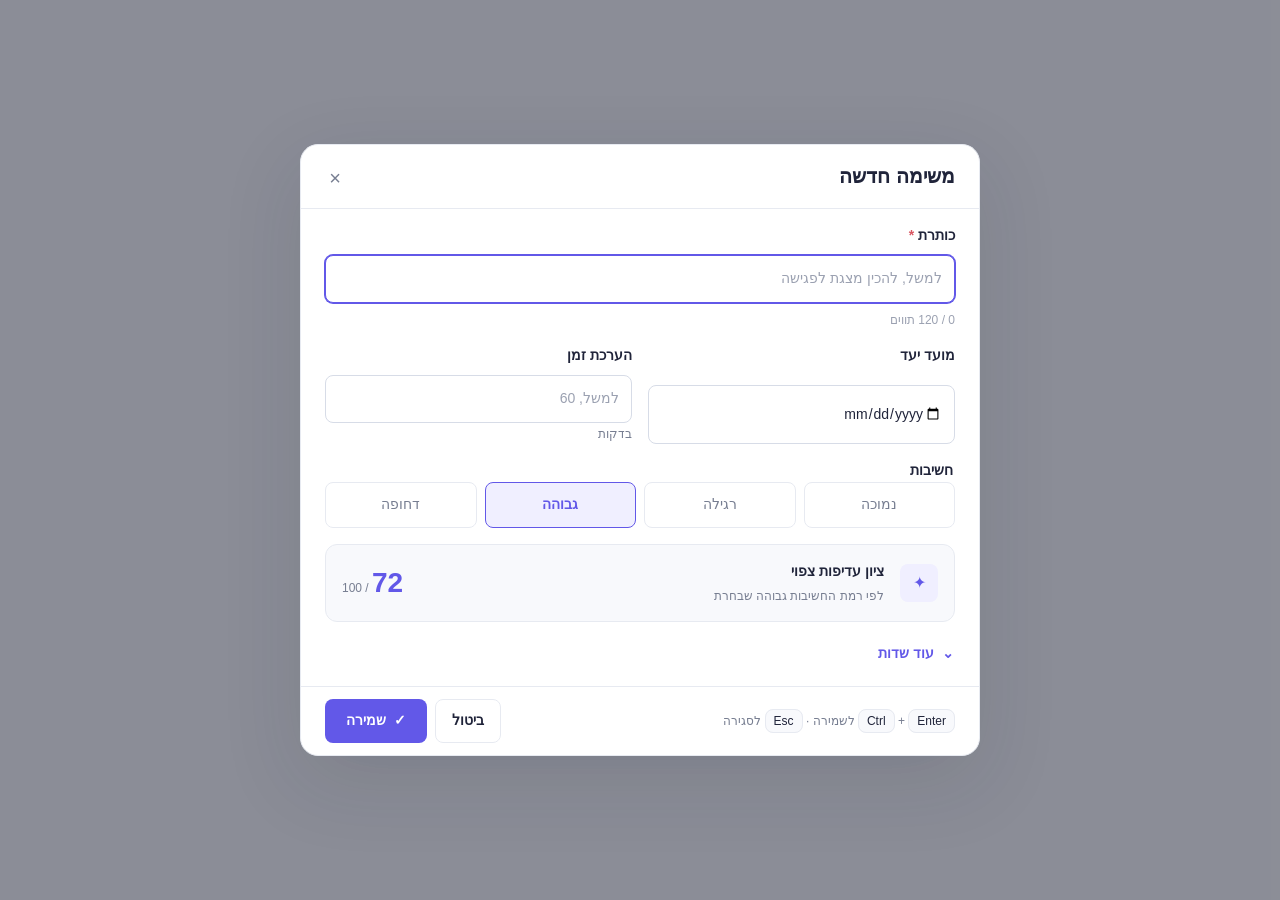
==== new-task.html @ 5fa16978 "chore: merge main into feat/SMT-30-new-task Resolve index.html conflict: keep login/register page as" ====
<!DOCTYPE html>
<html lang="he" dir="rtl">
<head>
  <meta charset="UTF-8">
  <meta name="viewport" content="width=device-width, initial-scale=1.0">
  <title>משימה חדשה · Smart Todos</title>
  <link rel="stylesheet" href="styles/new-task-tokens.css">
  <link rel="stylesheet" href="styles/new-task.css">
  <script src="scripts/new-task.js" defer></script>
</head>
<body>
  <main class="page-shell">
    <button class="primary-button" id="open-modal" type="button" aria-haspopup="dialog" aria-controls="task-dialog" aria-expanded="true"><span aria-hidden="true">＋</span> משימה חדשה</button>
  </main>

  <div class="overlay" id="overlay">
    <section class="modal" id="task-dialog" role="dialog" aria-modal="true" aria-labelledby="modal-title" aria-describedby="keyboard-hint">
      <header class="modal-header">
        <h2 class="modal-title" id="modal-title">משימה חדשה</h2>
        <button class="close-button" id="close-modal" type="button" aria-label="סגירה">×</button>
      </header>

      <form id="task-form">
        <div class="modal-body">
          <div class="field">
            <label class="field-label" for="task-title">כותרת <span class="required" aria-hidden="true">*</span><span class="visually-hidden"> (שדה חובה)</span></label>
            <input class="field-control" id="task-title" name="title" type="text" maxlength="120" placeholder="למשל, להכין מצגת לפגישה" required autofocus aria-describedby="title-counter">
            <div class="title-counter" id="title-counter" aria-live="polite">0 / 120 תווים</div>
          </div>

          <div class="field-grid">
            <div class="field">
              <label class="field-label" for="due-date">מועד יעד</label>
              <input class="field-control" id="due-date" name="dueDate" type="date">
            </div>
            <div class="field">
              <label class="field-label" for="estimate">הערכת זמן</label>
              <div>
                <input class="field-control" id="estimate" name="estimate" type="number" min="1" placeholder="למשל, 60" aria-describedby="estimate-hint">
                <span class="field-hint" id="estimate-hint">בדקות</span>
              </div>
            </div>
          </div>

          <fieldset class="field importance-field">
            <legend class="field-label">חשיבות</legend>
            <div class="importance-options" role="radiogroup" aria-label="חשיבות המשימה">
              <button class="importance-option" type="button" role="radio" aria-checked="false" data-importance="low">נמוכה</button>
              <button class="importance-option" type="button" role="radio" aria-checked="false" data-importance="normal">רגילה</button>
              <button class="importance-option" type="button" role="radio" aria-checked="true" data-importance="high">גבוהה</button>
              <button class="importance-option" type="button" role="radio" aria-checked="false" data-importance="urgent">דחופה</button>
            </div>
          </fieldset>

          <section class="priority-card" aria-label="ציון עדיפות צפוי">
            <span class="priority-icon" aria-hidden="true">✦</span>
            <div class="priority-copy">
              <p class="priority-title">ציון עדיפות צפוי</p>
              <p class="priority-description" id="priority-description">לפי רמת החשיבות שבחרת</p>
            </div>
            <div class="priority-score"><span id="priority-score">72</span><small> / 100</small></div>
          </section>

          <button class="more-toggle" id="more-toggle" type="button" aria-expanded="false" aria-controls="extra-fields">
            <span class="chevron" aria-hidden="true">⌄</span><span>עוד שדות</span>
          </button>
          <div class="extra-fields" id="extra-fields" hidden>
            <div class="field">
              <label class="field-label" for="tags">תגיות</label>
              <input class="field-control" id="tags" name="tags" type="text" placeholder="הפרידי בין תגיות בפסיק">
            </div>
            <div class="field">
              <label class="field-label" for="dependency">תלויה במשימה</label>
              <input class="field-control" id="dependency" name="dependency" type="text" placeholder="שם המשימה">
            </div>
            <div class="field">
              <label class="field-label" for="description">תיאור</label>
              <textarea class="field-control description-control" id="description" name="description" placeholder="הוסיפי פרטים שיעזרו לך להשלים את המשימה"></textarea>
            </div>
          </div>
        </div>

        <footer class="modal-footer">
          <div class="keyboard-hint" id="keyboard-hint"><kbd>Ctrl</kbd> + <kbd>Enter</kbd> לשמירה <span aria-hidden="true">·</span> <kbd>Esc</kbd> לסגירה</div>
          <div class="footer-actions">
            <button class="secondary-button" id="cancel-modal" type="button">ביטול</button>
            <button class="primary-button" type="submit"><span aria-hidden="true">✓</span> שמירה</button>
          </div>
        </footer>
      </form>
    </section>
  </div>
  <div class="toast" id="toast" role="status" aria-live="polite" hidden></div>

</body>
</html>
---- styles/new-task-tokens.css ----
:root {
  color-scheme: light;
  --color-page: #f4f6fb;
  --color-surface: #ffffff;
  --color-surface-muted: #f8f9fc;
  --color-border: #e7eaf1;
  --color-border-strong: #d7dce7;
  --color-text: #20243a;
  --color-text-muted: #777e91;
  --color-text-subtle: #9ba1b1;
  --color-primary: #6258e8;
  --color-primary-hover: #5147d6;
  --color-primary-soft: #f0efff;
  --color-danger: #d95762;
  --color-transparent: transparent;
  --color-backdrop: rgb(25 28 43 / 48%);
  --color-shadow: rgb(30 34 56 / 14%);

  --space-0: 0;
  --space-1: 4px;
  --space-2: 8px;
  --space-3: 12px;
  --space-4: 16px;
  --space-5: 20px;
  --space-6: 24px;
  --space-12: 48px;

  --size-icon: 20px;
  --size-priority-icon: 38px;
  --size-modal-max: 680px;
  --size-textarea-min-height: 96px;
  --size-field-height: 46px;
  --size-button-height: 44px;
  --size-border: 1px;
  --radius-small: 8px;
  --radius-medium: 12px;
  --radius-large: 18px;
  --shadow-modal: 0 24px 80px var(--color-shadow);
  --font-size-small: 12px;
  --font-size-body: 14px;
  --font-size-icon: 16px;
  --font-size-title: 20px;
  --font-size-score: 28px;
  --line-height-body: 1.55;
}
---- styles/new-task.css ----
* {
  box-sizing: border-box;
}

body {
  display: grid;
  min-height: 100vh;
  margin: var(--space-0);
  background: var(--color-page);
  color: var(--color-text);
  font-family: Arial, "Rubik", sans-serif;
  font-size: var(--font-size-body);
  line-height: var(--line-height-body);
  place-items: center;
}

button,
input,
select,
textarea {
  font: inherit;
}

button {
  color: inherit;
}

.page-shell {
  display: grid;
  width: 100%;
  min-height: 100vh;
  padding: var(--space-4);
  place-items: center;
}

.secondary-button,
.primary-button,
.importance-option,
.more-toggle {
  border: var(--size-border) solid var(--color-transparent);
  cursor: pointer;
}

.primary-button {
  display: inline-flex;
  min-height: var(--size-button-height);
  align-items: center;
  justify-content: center;
  gap: var(--space-2);
  padding: var(--space-2) var(--space-5);
  border-radius: var(--radius-small);
  background: var(--color-primary);
  color: var(--color-surface);
  font-weight: 700;
}

.primary-button:hover {
  background: var(--color-primary-hover);
}

.importance-option:focus-visible,
.more-toggle:focus-visible,
.primary-button:focus-visible,
.secondary-button:focus-visible,
.close-button:focus-visible {
  outline: var(--size-border) solid var(--color-primary);
  outline-offset: var(--space-1);
}

.overlay {
  position: fixed;
  z-index: 2;
  display: grid;
  overflow-y: auto;
  padding: var(--space-6);
  background: var(--color-backdrop);
  inset: var(--space-0);
  place-items: center;
}

.overlay[hidden] {
  display: none;
}

.modal {
  width: min(100%, var(--size-modal-max));
  max-height: calc(100vh - var(--space-12));
  overflow-y: auto;
  border: var(--size-border) solid var(--color-border);
  border-radius: var(--radius-large);
  background: var(--color-surface);
  box-shadow: var(--shadow-modal);
}

.modal-header {
  display: flex;
  align-items: center;
  justify-content: space-between;
  padding: var(--space-4) var(--space-6);
  border-bottom: var(--size-border) solid var(--color-border);
}

.modal-title {
  margin: var(--space-0);
  font-size: var(--font-size-title);
  font-weight: 700;
}

.close-button {
  width: var(--size-icon);
  height: var(--size-icon);
  padding: var(--space-0);
  border: var(--size-border) solid var(--color-transparent);
  background: var(--color-transparent);
  color: var(--color-text-muted);
  cursor: pointer;
  font-size: var(--font-size-title);
  line-height: 1;
}

.modal-body {
  display: grid;
  gap: var(--space-4);
  padding: var(--space-4) var(--space-6);
}

.field-grid {
  display: grid;
  grid-template-columns: repeat(2, minmax(0, 1fr));
  gap: var(--space-4);
}

.field {
  display: grid;
  min-width: var(--space-0);
  gap: var(--space-2);
}

.importance-field {
  min-inline-size: var(--space-0);
  margin: var(--space-0);
  padding: var(--space-0);
  border: var(--space-0) solid var(--color-transparent);
}

.field-label {
  color: var(--color-text);
  font-size: var(--font-size-body);
  font-weight: 700;
}

.required {
  color: var(--color-danger);
}

.field-control {
  width: 100%;
  min-height: var(--size-field-height);
  padding: var(--space-3);
  border: var(--size-border) solid var(--color-border-strong);
  border-radius: var(--radius-small);
  outline: none;
  background: var(--color-surface);
  color: var(--color-text);
  text-align: right;
}

.field-control::placeholder {
  color: var(--color-text-subtle);
}

.field-control:focus {
  border-color: var(--color-primary);
  box-shadow: 0 0 0 var(--size-border) var(--color-primary);
}

.field-hint {
  color: var(--color-text-muted);
  font-size: var(--font-size-small);
}

.title-counter {
  color: var(--color-text-subtle);
  font-size: var(--font-size-small);
  font-weight: 400;
}

.importance-options {
  display: grid;
  grid-template-columns: repeat(4, minmax(0, 1fr));
  gap: var(--space-2);
}

.importance-option {
  min-height: var(--size-field-height);
  padding: var(--space-2);
  border-color: var(--color-border);
  border-radius: var(--radius-small);
  background: var(--color-surface);
  color: var(--color-text-muted);
}

.importance-option[aria-checked="true"] {
  border-color: var(--color-primary);
  background: var(--color-primary-soft);
  color: var(--color-primary);
  font-weight: 700;
}

.priority-card {
  display: flex;
  align-items: center;
  gap: var(--space-4);
  padding: var(--space-4);
  border: var(--size-border) solid var(--color-border);
  border-radius: var(--radius-medium);
  background: var(--color-surface-muted);
}

.priority-icon {
  display: grid;
  width: var(--size-priority-icon);
  height: var(--size-priority-icon);
  flex: 0 0 var(--size-priority-icon);
  place-items: center;
  border-radius: var(--radius-small);
  background: var(--color-primary-soft);
  color: var(--color-primary);
  font-size: var(--font-size-icon);
}

.priority-copy {
  flex: 1;
  min-width: var(--space-0);
}

.priority-title {
  margin: var(--space-0);
  font-weight: 700;
}

.priority-description {
  margin: var(--space-1) var(--space-0) var(--space-0);
  color: var(--color-text-muted);
  font-size: var(--font-size-small);
}

.priority-score {
  color: var(--color-primary);
  font-size: var(--font-size-score);
  font-weight: 700;
  line-height: 1;
}

.priority-score small {
  color: var(--color-text-muted);
  font-size: var(--font-size-small);
  font-weight: 400;
}

.more-toggle {
  display: inline-flex;
  align-items: center;
  gap: var(--space-2);
  padding: var(--space-1) var(--space-0);
  background: var(--color-transparent);
  color: var(--color-primary);
  font-weight: 700;
  justify-self: start;
}

.more-toggle:hover {
  color: var(--color-primary-hover);
}

.chevron {
  display: inline-block;
  transition: transform 160ms ease;
}

.more-toggle[aria-expanded="true"] .chevron {
  transform: rotate(180deg);
}

.extra-fields {
  display: grid;
  gap: var(--space-4);
  padding-top: var(--space-1);
}

.extra-fields[hidden] {
  display: none;
}

.description-control {
  min-height: var(--size-textarea-min-height);
  resize: vertical;
}

.modal-footer {
  display: flex;
  align-items: center;
  justify-content: space-between;
  gap: var(--space-4);
  padding: var(--space-3) var(--space-6);
  border-top: var(--size-border) solid var(--color-border);
}

.keyboard-hint {
  color: var(--color-text-muted);
  font-size: var(--font-size-small);
}

kbd {
  padding: var(--space-1) var(--space-2);
  border: var(--size-border) solid var(--color-border);
  border-radius: var(--radius-small);
  background: var(--color-surface-muted);
  color: var(--color-text);
  font: inherit;
}

.footer-actions {
  display: flex;
  align-items: center;
  gap: var(--space-2);
}

.secondary-button {
  min-height: var(--size-button-height);
  padding: var(--space-2) var(--space-4);
  border-color: var(--color-border);
  border-radius: var(--radius-small);
  background: var(--color-surface);
  color: var(--color-text);
  font-weight: 700;
}

.secondary-button:hover {
  background: var(--color-surface-muted);
}

.toast {
  position: fixed;
  z-index: 3;
  right: 50%;
  bottom: var(--space-6);
  padding: var(--space-3) var(--space-5);
  transform: translateX(50%);
  border-radius: var(--radius-small);
  background: var(--color-primary);
  color: var(--color-surface);
  box-shadow: var(--shadow-modal);
}

.toast[hidden] {
  display: none;
}

.visually-hidden {
  position: absolute;
  overflow: hidden;
  width: var(--size-border);
  height: var(--size-border);
  padding: var(--space-0);
  border: var(--space-0);
  clip: rect(0, 0, 0, 0);
  white-space: nowrap;
  clip-path: inset(50%);
}

@media (max-width: 760px) {
  .overlay {
    padding: var(--space-3);
  }

  .modal {
    max-height: calc(100vh - var(--space-6));
  }

  .modal-header,
  .modal-body,
  .modal-footer {
    padding: var(--space-4);
  }

  .modal-footer {
    align-items: flex-start;
    flex-direction: column;
  }
}

@media (max-width: 420px) {
  .field-grid {
    grid-template-columns: minmax(0, 1fr);
  }

  .importance-options {
    grid-template-columns: repeat(2, minmax(0, 1fr));
  }
}
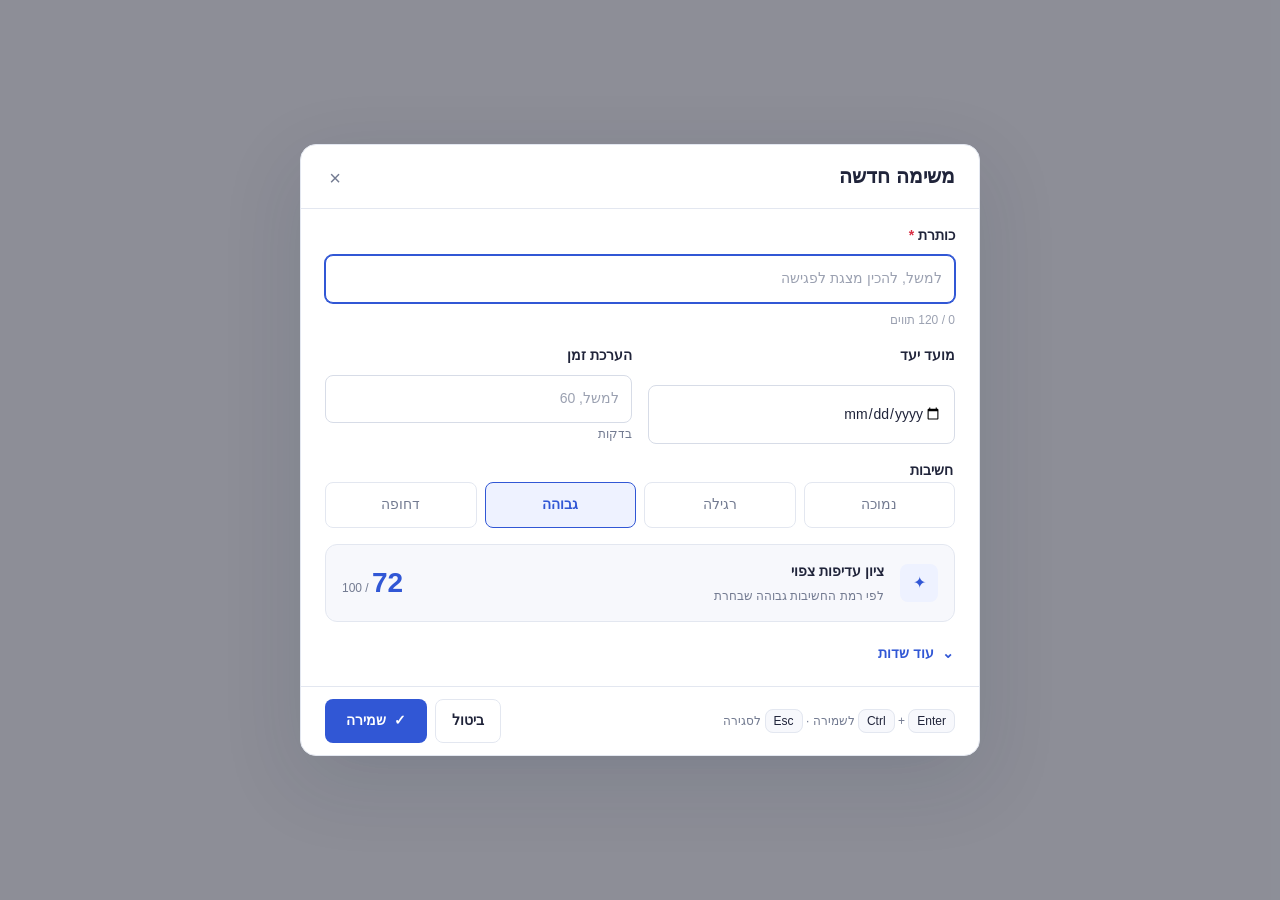
==== commit 5c274e53: "refactor: unify design tokens into styles/tokens.css Map the new task modal styles to the shared tok" ====
--- a/new-task.html
+++ b/new-task.html
@@ -4,7 +4,7 @@
   <meta charset="UTF-8">
   <meta name="viewport" content="width=device-width, initial-scale=1.0">
   <title>משימה חדשה · Smart Todos</title>
-  <link rel="stylesheet" href="styles/new-task-tokens.css">
+  <link rel="stylesheet" href="styles/tokens.css">
   <link rel="stylesheet" href="styles/new-task.css">
   <script src="scripts/new-task.js" defer></script>
 </head>
--- a/styles/tokens.css
+++ b/styles/tokens.css
@@ -0,0 +1,86 @@
+:root {
+    /* Colors */
+    --color-primary: #3157D5;
+    --color-primary-dark: #2444B5;
+    --color-primary-light: #EEF2FF;
+
+    --color-background: #FFFFFF;
+    --color-background-soft: #F7F8FC;
+
+    --color-text: #20243A;
+    --color-text-secondary: #737B91;
+    --color-text-subtle: #9BA1B1;
+
+    --color-border: #E3E7F0;
+    --color-border-strong: #D7DCE7;
+
+    --color-error: #D93045;
+    --color-error-background: #FFF0F1;
+
+    --color-warning: #B45309;
+    --color-warning-background: #FFF4E5;
+
+    --color-success: #16865B;
+    --color-success-background: #E8F7EF;
+
+    --color-white: #FFFFFF;
+    --color-black: #20243A;
+
+    --color-promo: #3157D5;
+    --color-promo-text: #FFFFFF;
+
+    --color-card-border: #E8EBF2;
+    --color-card-muted: #F7F8FC;
+    --color-score-background: #EEF2FF;
+
+    /* Spacing */
+    --spacing-xs: 0.25rem;
+    --spacing-sm: 0.5rem;
+    --spacing-smd: 0.75rem;
+    --spacing-md: 1rem;
+    --spacing-mdl: 1.25rem;
+    --spacing-lg: 1.5rem;
+    --spacing-xl: 2rem;
+    --spacing-2xl: 3rem;
+    --spacing-3xl: 4rem;
+
+    /* Radius */
+    --radius-xs: 0.375rem;
+    --radius-sm: 0.5rem;
+    --radius-md: 0.75rem;
+    --radius-lg: 1rem;
+    --radius-xl: 1.5rem;
+    --radius-full: 999px;
+
+    /* Typography */
+    --font-family: Arial, Helvetica, sans-serif;
+    --font-size-xs: 0.75rem;
+    --font-size-sm: 0.875rem;
+    --font-size-md: 1rem;
+    --font-size-lg: 1.25rem;
+    --font-size-xl: 1.75rem;
+    --font-size-2xl: 2.5rem;
+    --line-height-body: 1.55;
+
+    /* Layout */
+    --content-width: 28rem;
+    --promo-content-width: 36rem;
+    --field-height: 3.25rem;
+    --card-score-size: 3rem;
+    --panel-padding: var(--spacing-3xl);
+    --border-width: 1px;
+    --focus-ring-width: 0.2rem;
+    --icon-size: 1.25rem;
+    --priority-icon-size: 2.375rem;
+    --button-height: 2.75rem;
+    --modal-field-height: 2.875rem;
+    --modal-max-width: 42.5rem;
+    --textarea-min-height: 6rem;
+
+    /* Effects */
+    --shadow-card: 0 0.5rem 2rem rgba(25, 35, 70, 0.08);
+    --shadow-soft: 0 0.25rem 1rem rgba(25, 35, 70, 0.06);
+    --color-backdrop: rgb(25 28 43 / 48%);
+    --shadow-modal: 0 1.5rem 5rem rgb(30 34 56 / 14%);
+    --transition: 180ms ease;
+}
--- a/styles/new-task.css
+++ b/styles/new-task.css
@@ -5,11 +5,11 @@
 body {
   display: grid;
   min-height: 100vh;
-  margin: var(--space-0);
-  background: var(--color-page);
+  margin: 0;
+  background: var(--color-background-soft);
   color: var(--color-text);
-  font-family: Arial, "Rubik", sans-serif;
-  font-size: var(--font-size-body);
+  font-family: var(--font-family);
+  font-size: var(--font-size-sm);
   line-height: var(--line-height-body);
   place-items: center;
 }
@@ -29,7 +29,7 @@
   display: grid;
   width: 100%;
   min-height: 100vh;
-  padding: var(--space-4);
+  padding: var(--spacing-md);
   place-items: center;
 }
 
@@ -37,25 +37,25 @@
 .primary-button,
 .importance-option,
 .more-toggle {
-  border: var(--size-border) solid var(--color-transparent);
+  border: var(--border-width) solid transparent;
   cursor: pointer;
 }
 
 .primary-button {
   display: inline-flex;
-  min-height: var(--size-button-height);
+  min-height: var(--button-height);
   align-items: center;
   justify-content: center;
-  gap: var(--space-2);
-  padding: var(--space-2) var(--space-5);
-  border-radius: var(--radius-small);
+  gap: var(--spacing-sm);
+  padding: var(--spacing-sm) var(--spacing-mdl);
+  border-radius: var(--radius-sm);
   background: var(--color-primary);
-  color: var(--color-surface);
+  color: var(--color-background);
   font-weight: 700;
 }
 
 .primary-button:hover {
-  background: var(--color-primary-hover);
+  background: var(--color-primary-dark);
 }
 
 .importance-option:focus-visible,
@@ -63,8 +63,8 @@
 .primary-button:focus-visible,
 .secondary-button:focus-visible,
 .close-button:focus-visible {
-  outline: var(--size-border) solid var(--color-primary);
-  outline-offset: var(--space-1);
+  outline: var(--border-width) solid var(--color-primary);
+  outline-offset: var(--spacing-xs);
 }
 
 .overlay {
@@ -72,9 +72,9 @@
   z-index: 2;
   display: grid;
   overflow-y: auto;
-  padding: var(--space-6);
+  padding: var(--spacing-lg);
   background: var(--color-backdrop);
-  inset: var(--space-0);
+  inset: 0;
   place-items: center;
 }
 
@@ -83,12 +83,12 @@
 }
 
 .modal {
-  width: min(100%, var(--size-modal-max));
-  max-height: calc(100vh - var(--space-12));
+  width: min(100%, var(--modal-max-width));
+  max-height: calc(100vh - var(--spacing-2xl));
   overflow-y: auto;
-  border: var(--size-border) solid var(--color-border);
-  border-radius: var(--radius-large);
-  background: var(--color-surface);
+  border: var(--border-width) solid var(--color-border);
+  border-radius: var(--radius-lg);
+  background: var(--color-background);
   box-shadow: var(--shadow-modal);
 }
 
@@ -96,71 +96,71 @@
   display: flex;
   align-items: center;
   justify-content: space-between;
-  padding: var(--space-4) var(--space-6);
-  border-bottom: var(--size-border) solid var(--color-border);
+  padding: var(--spacing-md) var(--spacing-lg);
+  border-bottom: var(--border-width) solid var(--color-border);
 }
 
 .modal-title {
-  margin: var(--space-0);
-  font-size: var(--font-size-title);
+  margin: 0;
+  font-size: var(--font-size-lg);
   font-weight: 700;
 }
 
 .close-button {
-  width: var(--size-icon);
-  height: var(--size-icon);
-  padding: var(--space-0);
-  border: var(--size-border) solid var(--color-transparent);
-  background: var(--color-transparent);
-  color: var(--color-text-muted);
+  width: var(--icon-size);
+  height: var(--icon-size);
+  padding: 0;
+  border: var(--border-width) solid transparent;
+  background: transparent;
+  color: var(--color-text-secondary);
   cursor: pointer;
-  font-size: var(--font-size-title);
+  font-size: var(--font-size-lg);
   line-height: 1;
 }
 
 .modal-body {
   display: grid;
-  gap: var(--space-4);
-  padding: var(--space-4) var(--space-6);
+  gap: var(--spacing-md);
+  padding: var(--spacing-md) var(--spacing-lg);
 }
 
 .field-grid {
   display: grid;
   grid-template-columns: repeat(2, minmax(0, 1fr));
-  gap: var(--space-4);
+  gap: var(--spacing-md);
 }
 
 .field {
   display: grid;
-  min-width: var(--space-0);
-  gap: var(--space-2);
+  min-width: 0;
+  gap: var(--spacing-sm);
 }
 
 .importance-field {
-  min-inline-size: var(--space-0);
-  margin: var(--space-0);
-  padding: var(--space-0);
-  border: var(--space-0) solid var(--color-transparent);
+  min-inline-size: 0;
+  margin: 0;
+  padding: 0;
+  border: 0 solid transparent;
 }
 
 .field-label {
   color: var(--color-text);
-  font-size: var(--font-size-body);
+  font-size: var(--font-size-sm);
   font-weight: 700;
 }
 
 .required {
-  color: var(--color-danger);
+  color: var(--color-error);
 }
 
 .field-control {
   width: 100%;
-  min-height: var(--size-field-height);
-  padding: var(--space-3);
-  border: var(--size-border) solid var(--color-border-strong);
-  border-radius: var(--radius-small);
+  min-height: var(--modal-field-height);
+  padding: var(--spacing-smd);
+  border: var(--border-width) solid var(--color-border-strong);
+  border-radius: var(--radius-sm);
   outline: none;
-  background: var(--color-surface);
+  background: var(--color-background);
   color: var(--color-text);
   text-align: right;
 }
@@ -171,38 +171,38 @@
 
 .field-control:focus {
   border-color: var(--color-primary);
-  box-shadow: 0 0 0 var(--size-border) var(--color-primary);
+  box-shadow: 0 0 0 var(--border-width) var(--color-primary);
 }
 
 .field-hint {
-  color: var(--color-text-muted);
-  font-size: var(--font-size-small);
+  color: var(--color-text-secondary);
+  font-size: var(--font-size-xs);
 }
 
 .title-counter {
   color: var(--color-text-subtle);
-  font-size: var(--font-size-small);
+  font-size: var(--font-size-xs);
   font-weight: 400;
 }
 
 .importance-options {
   display: grid;
   grid-template-columns: repeat(4, minmax(0, 1fr));
-  gap: var(--space-2);
+  gap: var(--spacing-sm);
 }
 
 .importance-option {
-  min-height: var(--size-field-height);
-  padding: var(--space-2);
+  min-height: var(--modal-field-height);
+  padding: var(--spacing-sm);
   border-color: var(--color-border);
-  border-radius: var(--radius-small);
-  background: var(--color-surface);
-  color: var(--color-text-muted);
+  border-radius: var(--radius-sm);
+  background: var(--color-background);
+  color: var(--color-text-secondary);
 }
 
 .importance-option[aria-checked="true"] {
   border-color: var(--color-primary);
-  background: var(--color-primary-soft);
+  background: var(--color-primary-light);
   color: var(--color-primary);
   font-weight: 700;
 }
@@ -210,67 +210,67 @@
 .priority-card {
   display: flex;
   align-items: center;
-  gap: var(--space-4);
-  padding: var(--space-4);
-  border: var(--size-border) solid var(--color-border);
-  border-radius: var(--radius-medium);
-  background: var(--color-surface-muted);
+  gap: var(--spacing-md);
+  padding: var(--spacing-md);
+  border: var(--border-width) solid var(--color-border);
+  border-radius: var(--radius-md);
+  background: var(--color-background-soft);
 }
 
 .priority-icon {
   display: grid;
-  width: var(--size-priority-icon);
-  height: var(--size-priority-icon);
-  flex: 0 0 var(--size-priority-icon);
+  width: var(--priority-icon-size);
+  height: var(--priority-icon-size);
+  flex: 0 0 var(--priority-icon-size);
   place-items: center;
-  border-radius: var(--radius-small);
-  background: var(--color-primary-soft);
+  border-radius: var(--radius-sm);
+  background: var(--color-primary-light);
   color: var(--color-primary);
-  font-size: var(--font-size-icon);
+  font-size: var(--font-size-md);
 }
 
 .priority-copy {
   flex: 1;
-  min-width: var(--space-0);
+  min-width: 0;
 }
 
 .priority-title {
-  margin: var(--space-0);
+  margin: 0;
   font-weight: 700;
 }
 
 .priority-description {
-  margin: var(--space-1) var(--space-0) var(--space-0);
-  color: var(--color-text-muted);
-  font-size: var(--font-size-small);
+  margin: var(--spacing-xs) 0 0;
+  color: var(--color-text-secondary);
+  font-size: var(--font-size-xs);
 }
 
 .priority-score {
   color: var(--color-primary);
-  font-size: var(--font-size-score);
+  font-size: var(--font-size-xl);
   font-weight: 700;
   line-height: 1;
 }
 
 .priority-score small {
-  color: var(--color-text-muted);
-  font-size: var(--font-size-small);
+  color: var(--color-text-secondary);
+  font-size: var(--font-size-xs);
   font-weight: 400;
 }
 
 .more-toggle {
   display: inline-flex;
   align-items: center;
-  gap: var(--space-2);
-  padding: var(--space-1) var(--space-0);
-  background: var(--color-transparent);
+  gap: var(--spacing-sm);
+  padding: var(--spacing-xs) 0;
+  background: transparent;
   color: var(--color-primary);
   font-weight: 700;
   justify-self: start;
 }
 
 .more-toggle:hover {
-  color: var(--color-primary-hover);
+  color: var(--color-primary-dark);
 }
 
 .chevron {
@@ -284,8 +284,8 @@
 
 .extra-fields {
   display: grid;
-  gap: var(--space-4);
-  padding-top: var(--space-1);
+  gap: var(--spacing-md);
+  padding-top: var(--spacing-xs);
 }
 
 .extra-fields[hidden] {
@@ -293,7 +293,7 @@
 }
 
 .description-control {
-  min-height: var(--size-textarea-min-height);
+  min-height: var(--textarea-min-height);
   resize: vertical;
 }
 
@@ -301,21 +301,21 @@
   display: flex;
   align-items: center;
   justify-content: space-between;
-  gap: var(--space-4);
-  padding: var(--space-3) var(--space-6);
-  border-top: var(--size-border) solid var(--color-border);
+  gap: var(--spacing-md);
+  padding: var(--spacing-smd) var(--spacing-lg);
+  border-top: var(--border-width) solid var(--color-border);
 }
 
 .keyboard-hint {
-  color: var(--color-text-muted);
-  font-size: var(--font-size-small);
+  color: var(--color-text-secondary);
+  font-size: var(--font-size-xs);
 }
 
 kbd {
-  padding: var(--space-1) var(--space-2);
-  border: var(--size-border) solid var(--color-border);
-  border-radius: var(--radius-small);
-  background: var(--color-surface-muted);
+  padding: var(--spacing-xs) var(--spacing-sm);
+  border: var(--border-width) solid var(--color-border);
+  border-radius: var(--radius-sm);
+  background: var(--color-background-soft);
   color: var(--color-text);
   font: inherit;
 }
@@ -323,33 +323,33 @@
 .footer-actions {
   display: flex;
   align-items: center;
-  gap: var(--space-2);
+  gap: var(--spacing-sm);
 }
 
 .secondary-button {
-  min-height: var(--size-button-height);
-  padding: var(--space-2) var(--space-4);
+  min-height: var(--button-height);
+  padding: var(--spacing-sm) var(--spacing-md);
   border-color: var(--color-border);
-  border-radius: var(--radius-small);
-  background: var(--color-surface);
+  border-radius: var(--radius-sm);
+  background: var(--color-background);
   color: var(--color-text);
   font-weight: 700;
 }
 
 .secondary-button:hover {
-  background: var(--color-surface-muted);
+  background: var(--color-background-soft);
 }
 
 .toast {
   position: fixed;
   z-index: 3;
   right: 50%;
-  bottom: var(--space-6);
-  padding: var(--space-3) var(--space-5);
+  bottom: var(--spacing-lg);
+  padding: var(--spacing-smd) var(--spacing-mdl);
   transform: translateX(50%);
-  border-radius: var(--radius-small);
+  border-radius: var(--radius-sm);
   background: var(--color-primary);
-  color: var(--color-surface);
+  color: var(--color-background);
   box-shadow: var(--shadow-modal);
 }
 
@@ -360,10 +360,10 @@
 .visually-hidden {
   position: absolute;
   overflow: hidden;
-  width: var(--size-border);
-  height: var(--size-border);
-  padding: var(--space-0);
-  border: var(--space-0);
+  width: var(--border-width);
+  height: var(--border-width);
+  padding: 0;
+  border: 0;
   clip: rect(0, 0, 0, 0);
   white-space: nowrap;
   clip-path: inset(50%);
@@ -371,17 +371,17 @@
 
 @media (max-width: 760px) {
   .overlay {
-    padding: var(--space-3);
+    padding: var(--spacing-smd);
   }
 
   .modal {
-    max-height: calc(100vh - var(--space-6));
+    max-height: calc(100vh - var(--spacing-lg));
   }
 
   .modal-header,
   .modal-body,
   .modal-footer {
-    padding: var(--space-4);
+    padding: var(--spacing-md);
   }
 
   .modal-footer {
